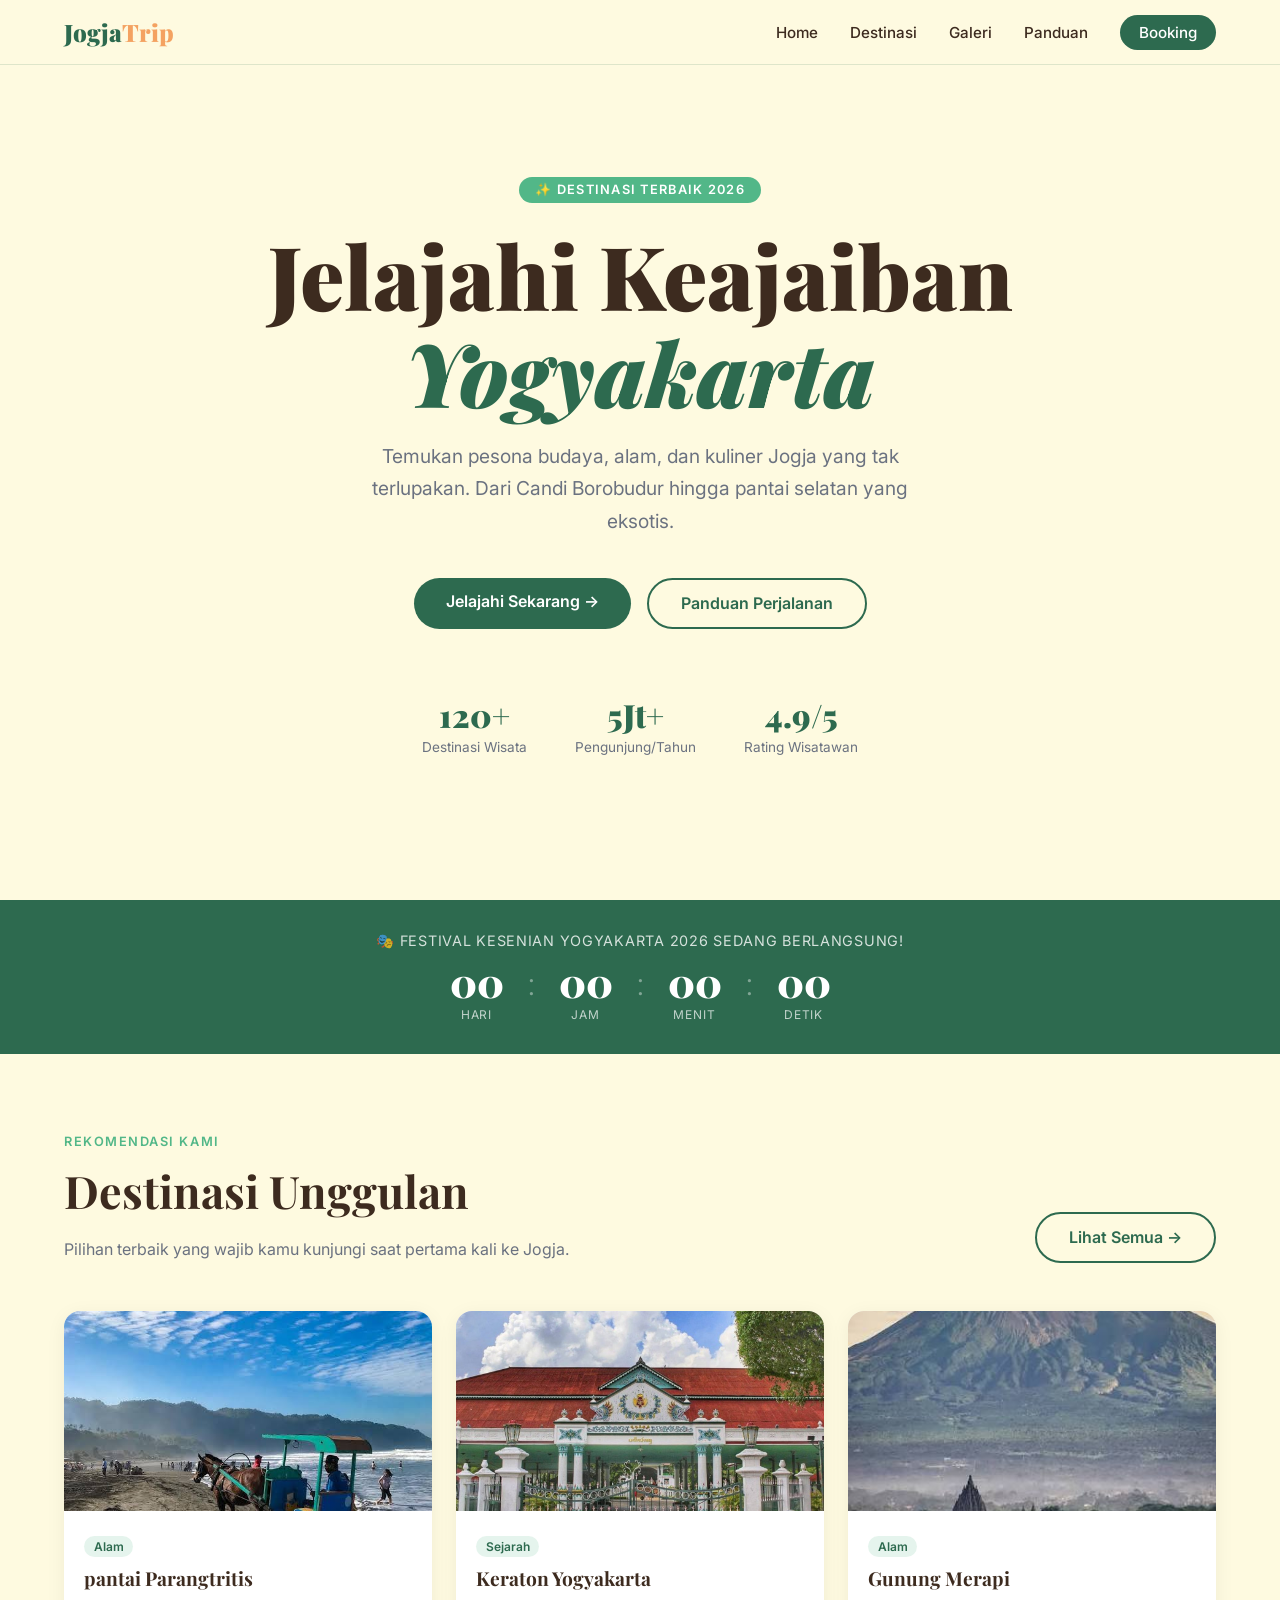
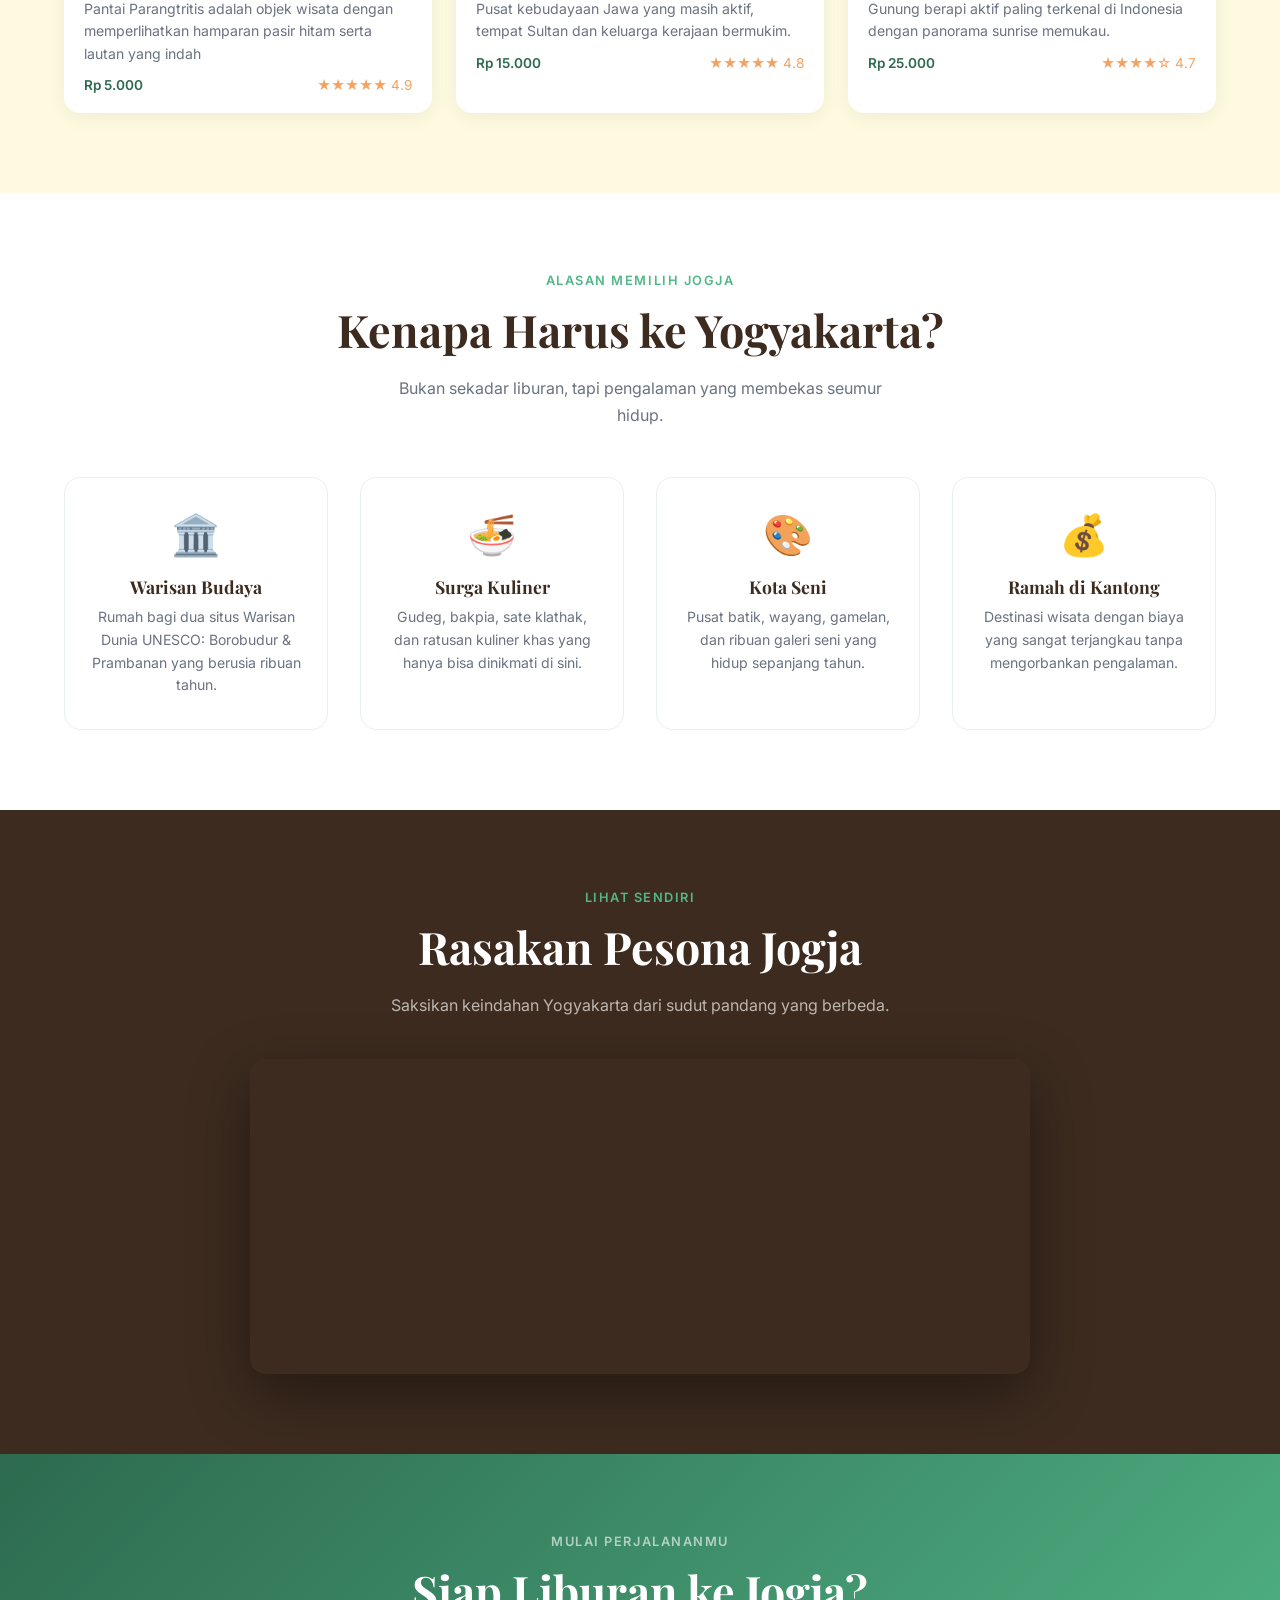
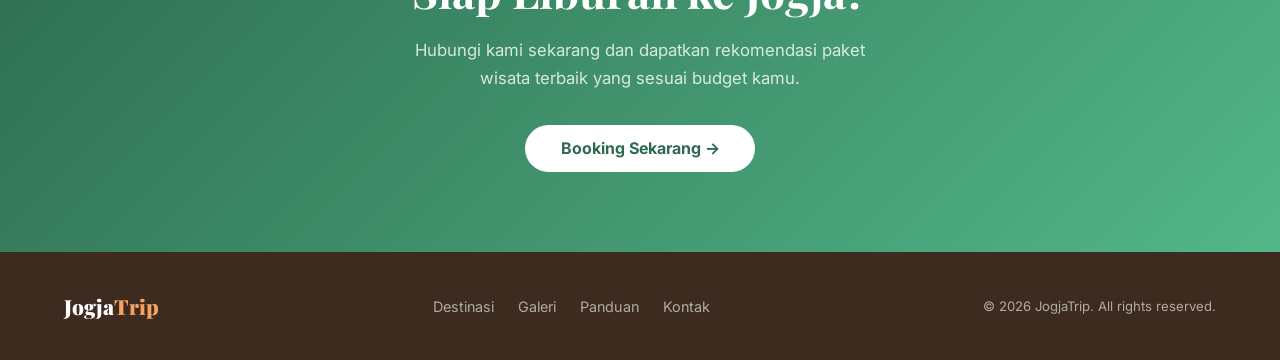
==== index.html @ 3ac0cb66 "First commit" ====
<!DOCTYPE html>
<html lang="id">
<head>
  <meta charset="UTF-8" />
  <meta name="viewport" content="width=device-width, initial-scale=1.0" />
  <title>JogjaTrip — Panduan Wisata Interaktif Yogyakarta</title>
  <link rel="stylesheet" href="style.css">
  <link href="https://fonts.googleapis.com/css2?family=Playfair+Display:wght@700;900&family=Inter:wght@400;500;600&display=swap" rel="stylesheet" />
</head>
<body>

<!-- NAVBAR -->
<nav id="navbar">
  <a href="index.html" class="logo">Jogja<span>Trip</span></a>
  <ul class="nav-links" id="navLinks">
    <li><a href="index.html">Home</a></li>
    <li><a href="destinasi.html">Destinasi</a></li>
    <li><a href="galeri.html">Galeri</a></li>
    <li><a href="panduan.html">Panduan</a></li>
    <li><a href="kontak.html" class="nav-cta">Booking</a></li>
  </ul>
  <button class="hamburger" id="hamburger" aria-label="Menu">
    <span></span><span></span><span></span>
  </button>
</nav>

<!-- HERO -->
<section class="hero">
  <div>
    <span class="hero-badge">✨ Destinasi Terbaik 2026</span>
    <h1>Jelajahi Keajaiban<br><em>Yogyakarta</em></h1>
    <p>Temukan pesona budaya, alam, dan kuliner Jogja yang tak terlupakan. Dari Candi Borobudur hingga pantai selatan yang eksotis.</p>
    <div class="hero-btns">
      <a href="destinasi.html" class="btn-primary">Jelajahi Sekarang →</a>
      <a href="panduan.html" class="btn-outline">Panduan Perjalanan</a>
    </div>
    <div class="hero-stats">
      <div class="stat">
        <div class="stat-num" id="counter-dest">0</div>
        <div class="stat-label">Destinasi Wisata</div>
      </div>
      <div class="stat">
        <div class="stat-num" id="counter-pengunjung">0</div>
        <div class="stat-label">Pengunjung/Tahun</div>
      </div>
      <div class="stat">
        <div class="stat-num" id="counter-rating">0</div>
        <div class="stat-label">Rating Wisatawan</div>
      </div>
    </div>
  </div>
</section>

<!-- COUNTDOWN — Festival Kesenian Yogyakarta -->
<div class="countdown-section">
  <p>🎭 Festival Kesenian Yogyakarta 2026 — Dimulai dalam</p>
  <div class="countdown">
    <div class="countdown-item">
      <div class="countdown-num" id="cd-hari">00</div>
      <div class="countdown-label">Hari</div>
    </div>
    <div class="countdown-sep">:</div>
    <div class="countdown-item">
      <div class="countdown-num" id="cd-jam">00</div>
      <div class="countdown-label">Jam</div>
    </div>
    <div class="countdown-sep">:</div>
    <div class="countdown-item">
      <div class="countdown-num" id="cd-menit">00</div>
      <div class="countdown-label">Menit</div>
    </div>
    <div class="countdown-sep">:</div>
    <div class="countdown-item">
      <div class="countdown-num" id="cd-detik">00</div>
      <div class="countdown-label">Detik</div>
    </div>
  </div>
</div>

<!-- DESTINASI UNGGULAN -->
<section>
  <div class="section-eyebrow">Rekomendasi Kami</div>
  <div style="display:flex; justify-content:space-between; align-items:flex-end; flex-wrap:wrap; gap:1rem;">
    <div>
      <h2 class="section-title">Destinasi Unggulan</h2>
      <p class="section-sub">Pilihan terbaik yang wajib kamu kunjungi saat pertama kali ke Jogja.</p>
    </div>
    <a href="destinasi.html" class="btn-outline" style="white-space:nowrap;">Lihat Semua →</a>
  </div>

  <div class="destinasi-grid">
    <a href="destinasi.html" class="dest-card">
      <img class="dest-img" src="pantai.jpg" alt="pantai Parangtritis" />
      <div class="dest-body">
        <span class="dest-tag">Alam</span>
        <div class="dest-name">pantai Parangtritis</div>
        <p class="dest-desc">Pantai Parangtritis adalah objek wisata dengan memperlihatkan hamparan pasir hitam serta lautan yang indah</p>
        <div class="dest-meta">
          <span class="dest-price">Rp 5.000</span>
          <span class="dest-rating">★★★★★ 4.9</span>
        </div>
      </div>
    </a>

    <a href="destinasi.html" class="dest-card">
      <img class="dest-img" src="kraton.jpeg" alt="Keraton Yogyakarta" />
      <div class="dest-body">
        <span class="dest-tag">Sejarah</span>
        <div class="dest-name">Keraton Yogyakarta</div>
        <p class="dest-desc">Pusat kebudayaan Jawa yang masih aktif, tempat Sultan dan keluarga kerajaan bermukim.</p>
        <div class="dest-meta">
          <span class="dest-price">Rp 15.000</span>
          <span class="dest-rating">★★★★★ 4.8</span>
        </div>
      </div>
    </a>

    <a href="destinasi.html" class="dest-card">
      <img class="dest-img" src="merapi.jpg" alt="Gunung Merapi" />
      <div class="dest-body">
        <span class="dest-tag">Alam</span>
        <div class="dest-name">Gunung Merapi</div>
        <p class="dest-desc">Gunung berapi aktif paling terkenal di Indonesia dengan panorama sunrise memukau.</p>
        <div class="dest-meta">
          <span class="dest-price">Rp 25.000</span>
          <span class="dest-rating">★★★★☆ 4.7</span>
        </div>
      </div>
    </a>
  </div>
</section>

<!-- KENAPA JOGJA -->
<section class="kenapa">
  <div style="text-align:center; margin-bottom:0;">
    <div class="section-eyebrow">Alasan Memilih Jogja</div>
    <h2 class="section-title">Kenapa Harus ke Yogyakarta?</h2>
    <p class="section-sub" style="margin:0 auto;">Bukan sekadar liburan, tapi pengalaman yang membekas seumur hidup.</p>
  </div>
  <div class="kenapa-grid">
    <div class="kenapa-card">
      <div class="kenapa-icon">🏛️</div>
      <h3>Warisan Budaya</h3>
      <p>Rumah bagi dua situs Warisan Dunia UNESCO: Borobudur & Prambanan yang berusia ribuan tahun.</p>
    </div>
    <div class="kenapa-card">
      <div class="kenapa-icon">🍜</div>
      <h3>Surga Kuliner</h3>
      <p>Gudeg, bakpia, sate klathak, dan ratusan kuliner khas yang hanya bisa dinikmati di sini.</p>
    </div>
    <div class="kenapa-card">
      <div class="kenapa-icon">🎨</div>
      <h3>Kota Seni</h3>
      <p>Pusat batik, wayang, gamelan, dan ribuan galeri seni yang hidup sepanjang tahun.</p>
    </div>
    <div class="kenapa-card">
      <div class="kenapa-icon">💰</div>
      <h3>Ramah di Kantong</h3>
      <p>Destinasi wisata dengan biaya yang sangat terjangkau tanpa mengorbankan pengalaman.</p>
    </div>
  </div>
</section>

<!-- VIDEO -->
<section class="video-section">
  <div class="section-eyebrow" style="color:var(--hijau-muda);">Lihat Sendiri</div>
  <h2 class="section-title">Rasakan Pesona Jogja</h2>
  <p class="section-sub">Saksikan keindahan Yogyakarta dari sudut pandang yang berbeda.</p>
  <div class="video-wrapper">
    <iframe width="560" height="315" src="https://www.youtube.com/embed/bka65YgaD0A?si=ohSXhn0OJbyAyZty" title="YouTube video player" frameborder="0" allow="accelerometer; autoplay; clipboard-write; encrypted-media; gyroscope; picture-in-picture; web-share" referrerpolicy="strict-origin-when-cross-origin" allowfullscreen></iframe>
  </div>
</section>

<!-- CTA -->
<section class="cta-section">
  <div class="section-eyebrow" style="color:rgba(255,255,255,0.6);">Mulai Perjalananmu</div>
  <h2 class="section-title">Siap Liburan ke Jogja?</h2>
  <p>Hubungi kami sekarang dan dapatkan rekomendasi paket wisata terbaik yang sesuai budget kamu.</p>
  <a href="kontak.html" class="btn-white">Booking Sekarang →</a>
</section>

<!-- FOOTER -->
<footer>
  <a href="index.html" class="footer-logo">Jogja<span>Trip</span></a>
  <ul class="footer-links">
    <li><a href="destinasi.html">Destinasi</a></li>
    <li><a href="galeri.html">Galeri</a></li>
    <li><a href="panduan.html">Panduan</a></li>
    <li><a href="kontak.html">Kontak</a></li>
  </ul>
  <div class="footer-copy">© 2026 JogjaTrip. All rights reserved.</div>
</footer>

<script>
  // ===== JS #1: NAVBAR SCROLL =====
  const navbar = document.getElementById('navbar');
  window.addEventListener('scroll', () => {
    navbar.classList.toggle('scrolled', window.scrollY > 50);
  });

  // ===== JS #2: HAMBURGER MENU =====
  document.getElementById('hamburger').addEventListener('click', () => {
    document.getElementById('navLinks').classList.toggle('open');
  });

  // ===== JS #3: COUNTDOWN TIMER — FKY 2026 (1 Agustus 2026) =====
  const targetDate = new Date('2026-08-01T09:00:00').getTime();

  function updateCountdown() {
    const now = new Date().getTime();
    const diff = targetDate - now;

    if (diff <= 0) {
      document.querySelector('.countdown-section p').textContent = '🎭 Festival Kesenian Yogyakarta 2026 sedang berlangsung!';
      return;
    }

    const hari   = Math.floor(diff / (1000 * 60 * 60 * 24));
    const jam    = Math.floor((diff % (1000 * 60 * 60 * 24)) / (1000 * 60 * 60));
    const menit  = Math.floor((diff % (1000 * 60 * 60)) / (1000 * 60));
    const detik  = Math.floor((diff % (1000 * 60)) / 1000);

    document.getElementById('cd-hari').textContent  = String(hari).padStart(2, '0');
    document.getElementById('cd-jam').textContent   = String(jam).padStart(2, '0');
    document.getElementById('cd-menit').textContent = String(menit).padStart(2, '0');
    document.getElementById('cd-detik').textContent = String(detik).padStart(2, '0');
  }

  updateCountdown();
  setInterval(updateCountdown, 1000);

  // ===== JS #4: ANIMASI COUNTER STATISTIK =====
  function animateCounter(id, target, suffix = '', duration = 2000) {
    const el = document.getElementById(id);
    let start = 0;
    const step = target / (duration / 16);

    const timer = setInterval(() => {
      start += step;
      if (start >= target) {
        el.textContent = target + suffix;
        clearInterval(timer);
      } else {
        el.textContent = Math.floor(start) + suffix;
      }
    }, 16);
  }

  // Jalankan counter saat hero terlihat
  const heroObserver = new IntersectionObserver((entries) => {
    if (entries[0].isIntersecting) {
      animateCounter('counter-dest', 120, '+');
      animateCounter('counter-pengunjung', 5, 'Jt+');
      animateCounter('counter-rating', 4.9, '/5', 1500);
      heroObserver.disconnect();
    }
  });
  heroObserver.observe(document.querySelector('.hero-stats'));
</script>

</body>
</html>
---- style.css ----
*, *::before, *::after { box-sizing: border-box; margin: 0; padding: 0; }

    :root {
      --hijau: #2D6A4F;
      --hijau-muda: #52B788;
      --kuning: #F4A261;
      --krem: #FEFAE0;
      --coklat: #3D2B1F;
      --abu: #6B7280;
      --putih: #FFFFFF;
    }

    html { scroll-behavior: smooth; }

    body {
      font-family: 'Inter', sans-serif;
      background: var(--krem);
      color: var(--coklat);
    }

    /* ===== NAVBAR ===== */
    nav {
      position: fixed;
      top: 0; left: 0; right: 0;
      z-index: 100;
      display: flex;
      align-items: center;
      justify-content: space-between;
      padding: 1rem 5%;
      background: rgba(254,250,224,0.92);
      backdrop-filter: blur(10px);
      border-bottom: 1px solid rgba(45,106,79,0.15);
      transition: box-shadow 0.3s;
    }
    nav.scrolled { box-shadow: 0 2px 20px rgba(0,0,0,0.08); }

    .logo {
      font-family: 'Playfair Display', serif;
      font-size: 1.5rem;
      font-weight: 900;
      color: var(--hijau);
      text-decoration: none;
    }
    .logo span { color: var(--kuning); }

    .nav-links {
      display: flex;
      gap: 2rem;
      list-style: none;
    }
    .nav-links a {
      text-decoration: none;
      color: var(--coklat);
      font-weight: 500;
      font-size: 0.95rem;
      transition: color 0.2s;
    }
    .nav-links a:hover { color: var(--hijau); }

    .nav-cta {
      background: var(--hijau);
      color: var(--putih) !important;
      padding: 0.5rem 1.2rem;
      border-radius: 50px;
    }
    .nav-cta:hover { background: var(--hijau-muda); color: var(--putih) !important; }

    .hamburger {
      display: none;
      flex-direction: column;
      gap: 5px;
      cursor: pointer;
      background: none;
      border: none;
    }
    .hamburger span {
      width: 24px; height: 2px;
      background: var(--coklat);
      border-radius: 2px;
      transition: 0.3s;
    }

    /* ===== HERO ===== */
    .hero {
      min-height: 100vh;
      display: flex;
      align-items: center;
      justify-content: center;
      text-align: center;
      padding: 6rem 5% 4rem;
      background:
        linear-gradient(to bottom, rgba(254,250,224,0.6) 0%, rgba(254,250,224,0.95) 100%),
        url('https://images.unsplash.com/photo-1588668214407-6ea9a6d8c272?w=1600&q=80') center/cover no-repeat;
      position: relative;
    }

    .hero-badge {
      display: inline-block;
      background: var(--hijau-muda);
      color: var(--putih);
      font-size: 0.8rem;
      font-weight: 600;
      letter-spacing: 0.1em;
      text-transform: uppercase;
      padding: 0.35rem 1rem;
      border-radius: 50px;
      margin-bottom: 1.5rem;
    }

    .hero h1 {
      font-family: 'Playfair Display', serif;
      font-size: clamp(2.8rem, 7vw, 5.5rem);
      font-weight: 900;
      line-height: 1.1;
      color: var(--coklat);
      margin-bottom: 1.2rem;
    }
    .hero h1 em {
      font-style: italic;
      color: var(--hijau);
    }

    .hero p {
      font-size: clamp(1rem, 2vw, 1.2rem);
      color: var(--abu);
      max-width: 560px;
      margin: 0 auto 2.5rem;
      line-height: 1.7;
    }

    .hero-btns {
      display: flex;
      gap: 1rem;
      justify-content: center;
      flex-wrap: wrap;
    }

    .btn-primary {
      background: var(--hijau);
      color: var(--putih);
      padding: 0.85rem 2rem;
      border-radius: 50px;
      text-decoration: none;
      font-weight: 600;
      font-size: 1rem;
      transition: background 0.2s, transform 0.2s;
    }
    .btn-primary:hover { background: var(--hijau-muda); transform: translateY(-2px); }

    .btn-outline {
      border: 2px solid var(--hijau);
      color: var(--hijau);
      padding: 0.85rem 2rem;
      border-radius: 50px;
      text-decoration: none;
      font-weight: 600;
      font-size: 1rem;
      transition: 0.2s;
    }
    .btn-outline:hover { background: var(--hijau); color: var(--putih); }

    .hero-stats {
      display: flex;
      gap: 3rem;
      justify-content: center;
      margin-top: 4rem;
      flex-wrap: wrap;
    }
    .stat { text-align: center; }
    .stat-num {
      font-family: 'Playfair Display', serif;
      font-size: 2rem;
      font-weight: 900;
      color: var(--hijau);
    }
    .stat-label {
      font-size: 0.85rem;
      color: var(--abu);
      margin-top: 0.2rem;
    }

    /* ===== COUNTDOWN ===== */
    .countdown-section {
      background: var(--hijau);
      color: var(--putih);
      padding: 2rem 5%;
      text-align: center;
    }
    .countdown-section p {
      font-size: 0.9rem;
      opacity: 0.8;
      margin-bottom: 0.75rem;
      letter-spacing: 0.05em;
      text-transform: uppercase;
    }
    .countdown {
      display: flex;
      gap: 1.5rem;
      justify-content: center;
      flex-wrap: wrap;
    }
    .countdown-item {
      display: flex;
      flex-direction: column;
      align-items: center;
    }
    .countdown-num {
      font-family: 'Playfair Display', serif;
      font-size: 2.5rem;
      font-weight: 900;
      line-height: 1;
    }
    .countdown-label {
      font-size: 0.75rem;
      opacity: 0.7;
      text-transform: uppercase;
      letter-spacing: 0.08em;
      margin-top: 0.3rem;
    }
    .countdown-sep {
      font-size: 2rem;
      font-weight: 300;
      opacity: 0.4;
      line-height: 1;
      padding-top: 0.4rem;
    }

    /* ===== SECTIONS ===== */
    section { padding: 5rem 5%; }

    .section-eyebrow {
      font-size: 0.8rem;
      font-weight: 600;
      letter-spacing: 0.12em;
      text-transform: uppercase;
      color: var(--hijau-muda);
      margin-bottom: 0.75rem;
    }
    .section-title {
      font-family: 'Playfair Display', serif;
      font-size: clamp(1.8rem, 4vw, 2.8rem);
      font-weight: 700;
      color: var(--coklat);
      margin-bottom: 1rem;
    }
    .section-sub {
      color: var(--abu);
      font-size: 1rem;
      line-height: 1.7;
      max-width: 520px;
    }

    /* ===== DESTINASI ===== */
    .destinasi-grid {
      display: grid;
      grid-template-columns: repeat(auto-fit, minmax(280px, 1fr));
      gap: 1.5rem;
      margin-top: 3rem;
    }

    .dest-card {
      border-radius: 16px;
      overflow: hidden;
      background: var(--putih);
      box-shadow: 0 4px 20px rgba(0,0,0,0.06);
      transition: transform 0.3s, box-shadow 0.3s;
      text-decoration: none;
      color: inherit;
      display: block;
    }
    .dest-card:hover { transform: translateY(-6px); box-shadow: 0 12px 40px rgba(0,0,0,0.12); }

    .dest-img {
      width: 100%;
      height: 200px;
      object-fit: cover;
    }

    .dest-body { padding: 1.25rem; }

    .dest-tag {
      display: inline-block;
      background: rgba(82,183,136,0.15);
      color: var(--hijau);
      font-size: 0.75rem;
      font-weight: 600;
      padding: 0.2rem 0.6rem;
      border-radius: 50px;
      margin-bottom: 0.5rem;
    }

    .dest-name {
      font-family: 'Playfair Display', serif;
      font-size: 1.2rem;
      font-weight: 700;
      margin-bottom: 0.4rem;
    }

    .dest-desc {
      font-size: 0.88rem;
      color: var(--abu);
      line-height: 1.6;
      margin-bottom: 0.75rem;
    }

    .dest-meta {
      display: flex;
      justify-content: space-between;
      align-items: center;
      font-size: 0.85rem;
    }
    .dest-price { font-weight: 600; color: var(--hijau); }
    .dest-rating { color: var(--kuning); }

    /* ===== KENAPA JOGJA ===== */
    .kenapa { background: var(--putih); }

    .kenapa-grid {
      display: grid;
      grid-template-columns: repeat(auto-fit, minmax(220px, 1fr));
      gap: 2rem;
      margin-top: 3rem;
    }

    .kenapa-card {
      text-align: center;
      padding: 2rem 1.5rem;
      border-radius: 16px;
      border: 1px solid rgba(45,106,79,0.1);
      transition: border-color 0.3s, background 0.3s;
    }
    .kenapa-card:hover {
      border-color: var(--hijau-muda);
      background: rgba(82,183,136,0.04);
    }

    .kenapa-icon {
      font-size: 2.5rem;
      margin-bottom: 1rem;
    }
    .kenapa-card h3 {
      font-family: 'Playfair Display', serif;
      font-size: 1.1rem;
      font-weight: 700;
      margin-bottom: 0.5rem;
    }
    .kenapa-card p {
      font-size: 0.88rem;
      color: var(--abu);
      line-height: 1.6;
    }

    /* ===== VIDEO ===== */
    .video-section { background: var(--coklat); color: var(--putih); text-align: center; }
    .video-section .section-title { color: var(--putih); }
    .video-section .section-sub { color: rgba(255,255,255,0.65); margin: 0 auto 2.5rem; }
    .video-wrapper {
      max-width: 780px;
      margin: 0 auto;
      border-radius: 16px;
      overflow: hidden;
      box-shadow: 0 20px 60px rgba(0,0,0,0.4);
    }
    .video-wrapper iframe {
      width: 100%;
      aspect-ratio: 16/9;
      border: none;
      display: block;
    }

    /* ===== CTA ===== */
    .cta-section {
      text-align: center;
      background: linear-gradient(135deg, var(--hijau) 0%, var(--hijau-muda) 100%);
      color: var(--putih);
      padding: 5rem 5%;
    }
    .cta-section .section-title { color: var(--putih); }
    .cta-section p {
      color: rgba(255,255,255,0.8);
      font-size: 1.05rem;
      max-width: 480px;
      margin: 0 auto 2rem;
      line-height: 1.7;
    }
    .btn-white {
      background: var(--putih);
      color: var(--hijau);
      padding: 0.85rem 2.2rem;
      border-radius: 50px;
      text-decoration: none;
      font-weight: 700;
      font-size: 1rem;
      transition: 0.2s;
      display: inline-block;
    }
    .btn-white:hover { background: var(--krem); transform: translateY(-2px); }

    /* ===== FOOTER ===== */
    footer {
      background: var(--coklat);
      color: rgba(255,255,255,0.6);
      padding: 2.5rem 5%;
      display: flex;
      justify-content: space-between;
      align-items: center;
      flex-wrap: wrap;
      gap: 1rem;
    }
    .footer-logo {
      font-family: 'Playfair Display', serif;
      font-size: 1.3rem;
      font-weight: 900;
      color: var(--putih);
      text-decoration: none;
    }
    .footer-logo span { color: var(--kuning); }
    .footer-links {
      display: flex;
      gap: 1.5rem;
      list-style: none;
    }
    .footer-links a {
      color: rgba(255,255,255,0.6);
      text-decoration: none;
      font-size: 0.9rem;
      transition: color 0.2s;
    }
    .footer-links a:hover { color: var(--putih); }
    .footer-copy { font-size: 0.82rem; }

    /* ===== MOBILE ===== */
    @media (max-width: 768px) {
      .nav-links {
        display: none;
        flex-direction: column;
        position: absolute;
        top: 100%;
        left: 0; right: 0;
        background: var(--krem);
        padding: 1.5rem 5%;
        border-top: 1px solid rgba(45,106,79,0.1);
        gap: 1rem;
      }
      .nav-links.open { display: flex; }
      .hamburger { display: flex; }

      .hero-stats { gap: 1.5rem; }
      .countdown { gap: 0.75rem; }
      .countdown-sep { display: none; }

      footer {
        flex-direction: column;
        text-align: center;
      }
    }
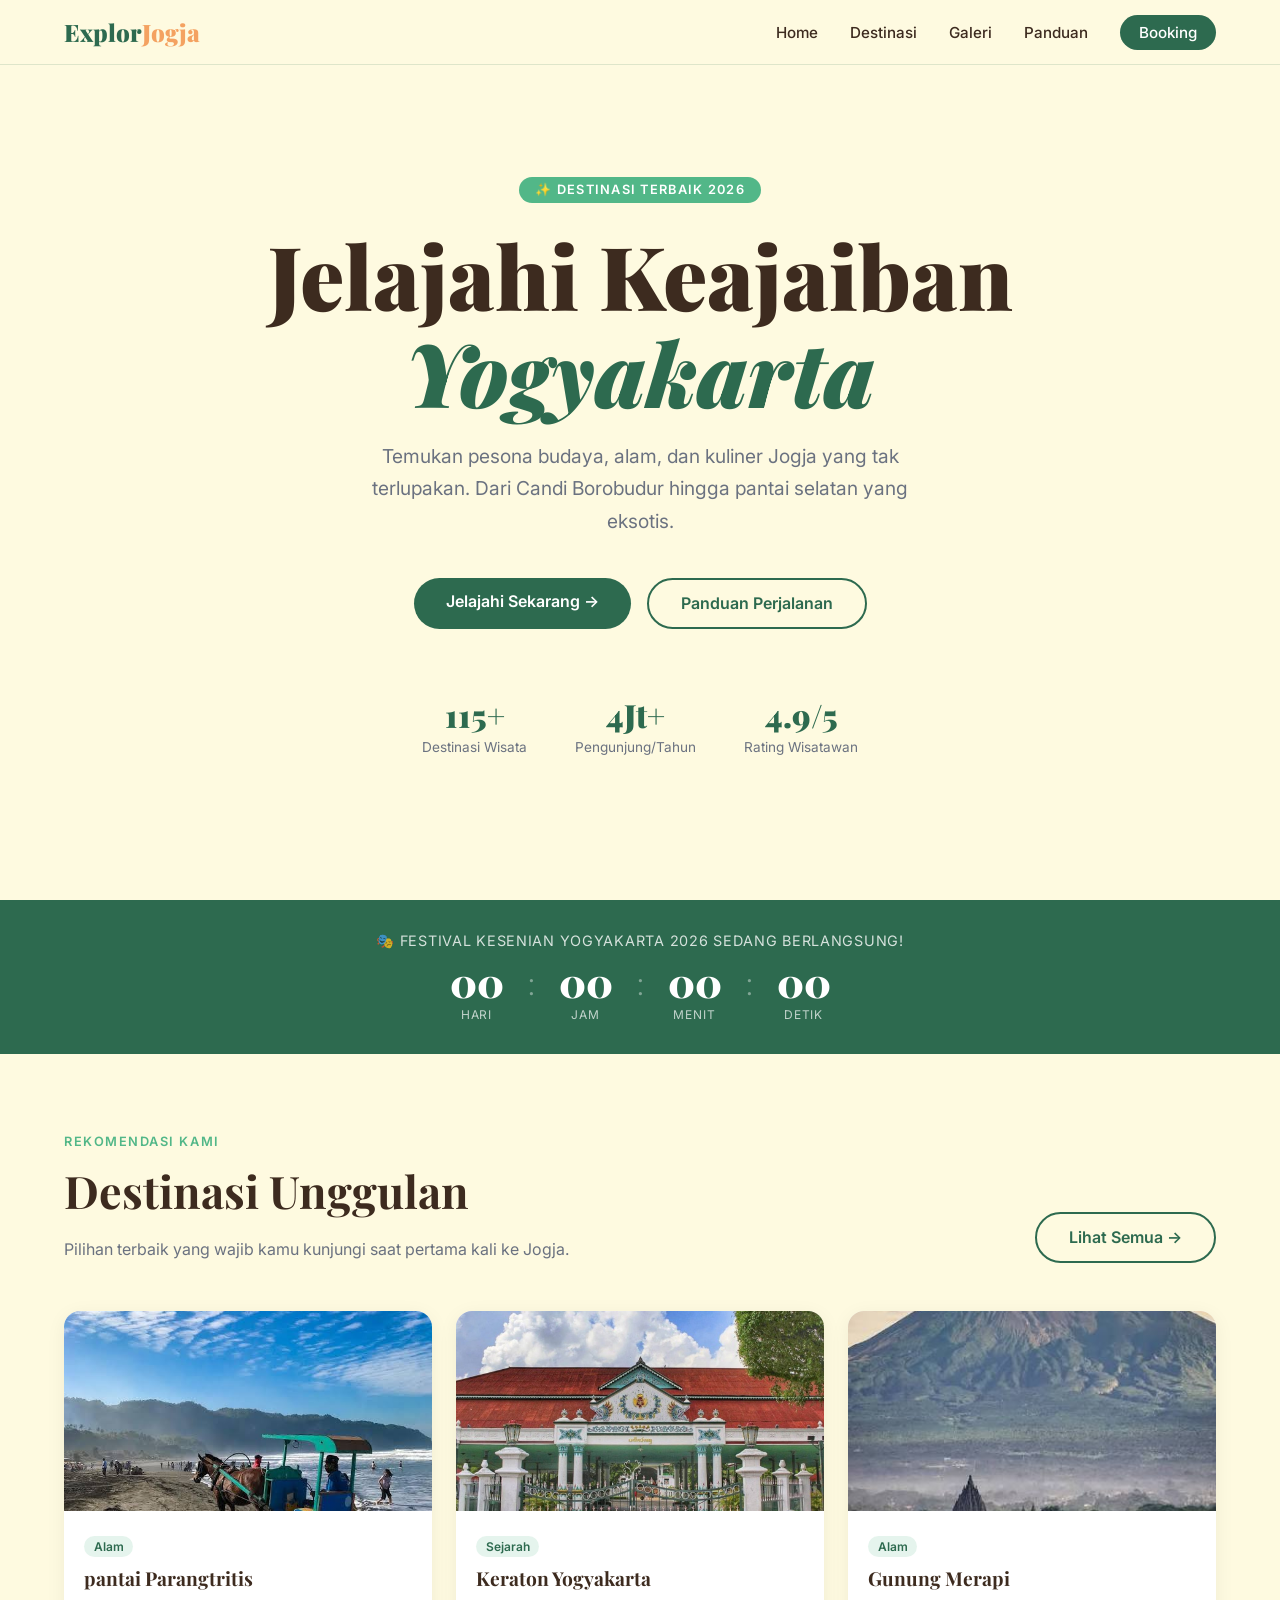
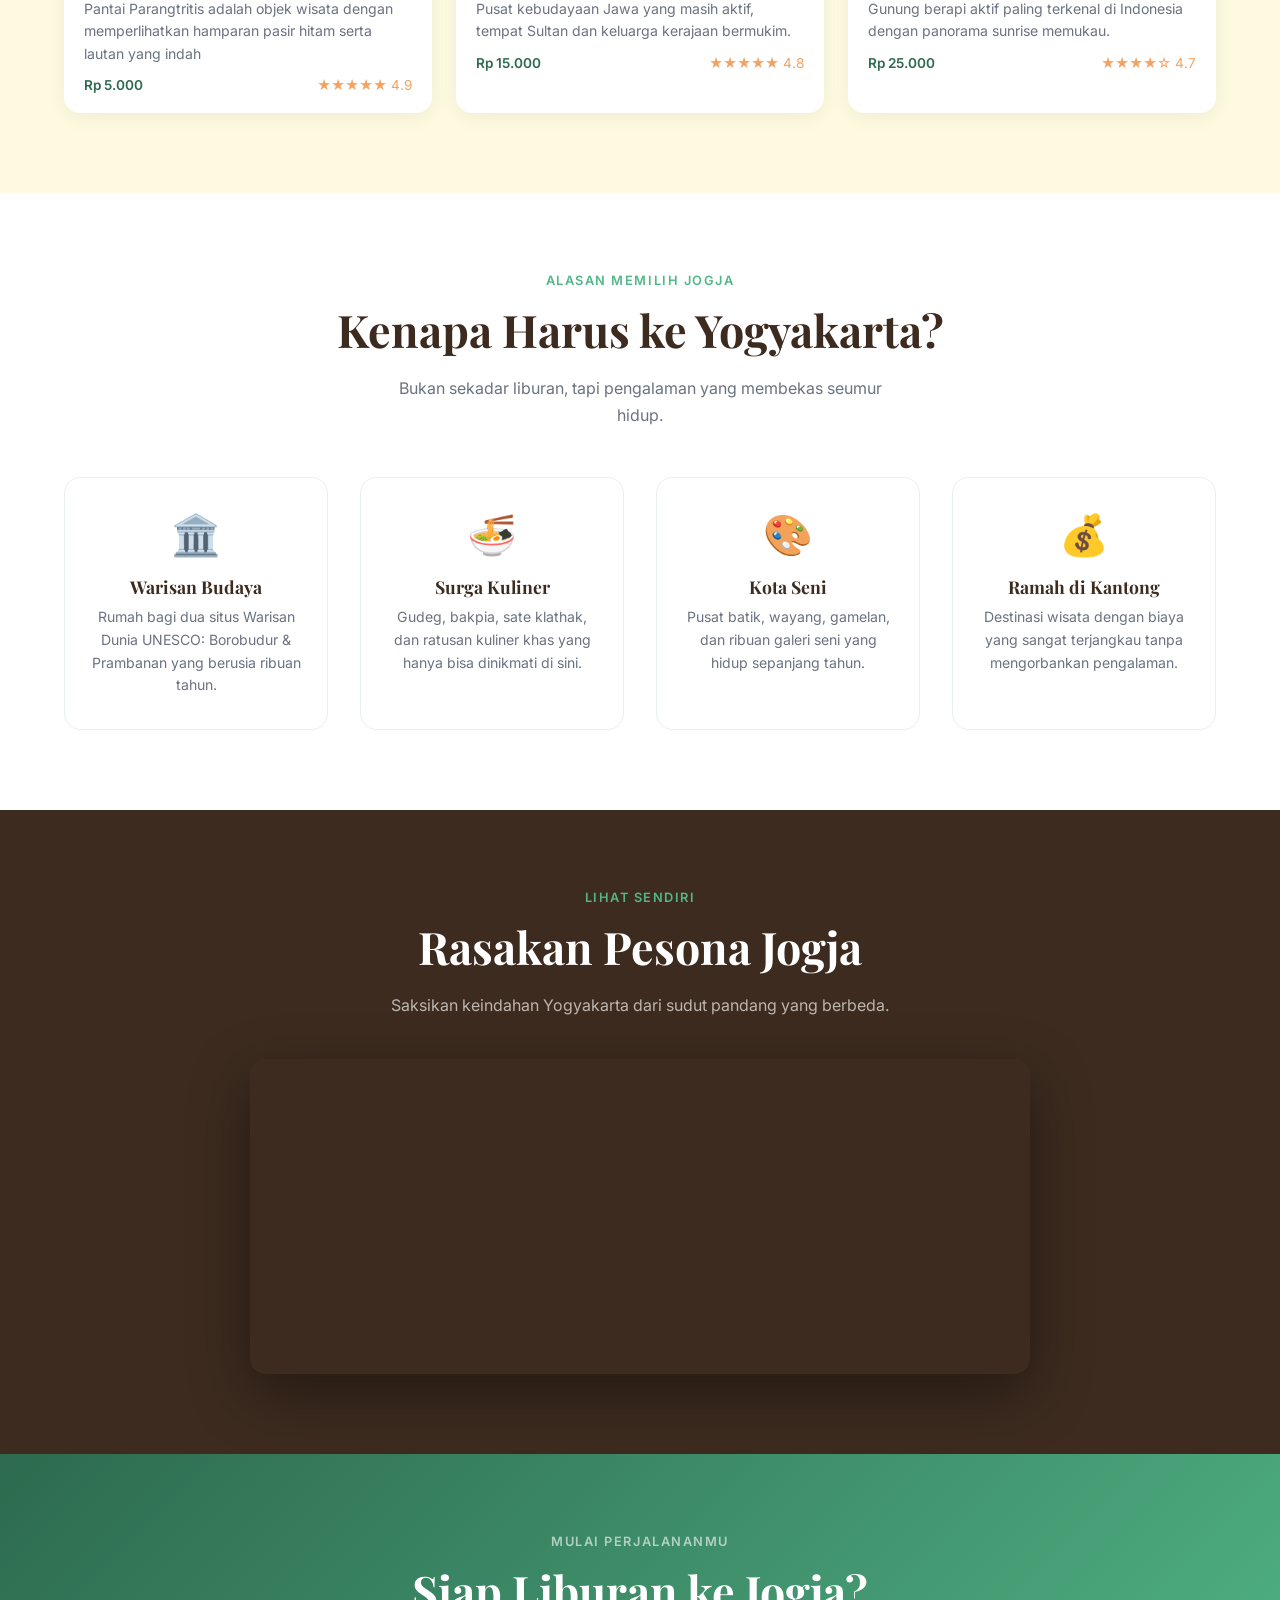
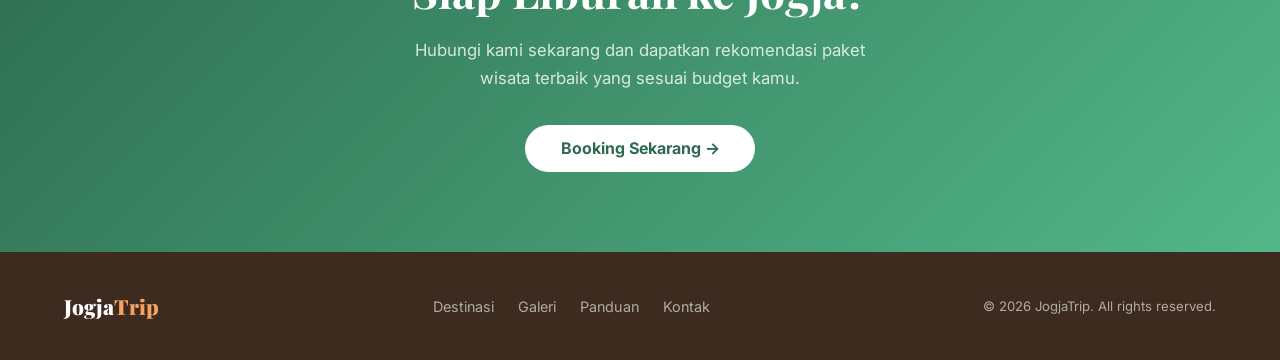
==== commit e1c6cd68: "Pindahkan website ke root" ====
--- a/index.html
+++ b/index.html
@@ -3,7 +3,7 @@
 <head>
   <meta charset="UTF-8" />
   <meta name="viewport" content="width=device-width, initial-scale=1.0" />
-  <title>JogjaTrip — Panduan Wisata Interaktif Yogyakarta</title>
+  <title>Explor-Jogja — Panduan Wisata Interaktif Yogyakarta</title>
   <link rel="stylesheet" href="style.css">
   <link href="https://fonts.googleapis.com/css2?family=Playfair+Display:wght@700;900&family=Inter:wght@400;500;600&display=swap" rel="stylesheet" />
 </head>
@@ -11,7 +11,7 @@
 
 <!-- NAVBAR -->
 <nav id="navbar">
-  <a href="index.html" class="logo">Jogja<span>Trip</span></a>
+  <a href="index.html" class="logo">Explor<span>Jogja</span></a>
   <ul class="nav-links" id="navLinks">
     <li><a href="index.html">Home</a></li>
     <li><a href="destinasi.html">Destinasi</a></li>
@@ -77,7 +77,7 @@
   </div>
 </div>
 
-<!-- DESTINASI UNGGULAN -->
+
 <section>
   <div class="section-eyebrow">Rekomendasi Kami</div>
   <div style="display:flex; justify-content:space-between; align-items:flex-end; flex-wrap:wrap; gap:1rem;">
@@ -130,7 +130,7 @@
   </div>
 </section>
 
-<!-- KENAPA JOGJA -->
+
 <section class="kenapa">
   <div style="text-align:center; margin-bottom:0;">
     <div class="section-eyebrow">Alasan Memilih Jogja</div>
@@ -161,7 +161,7 @@
   </div>
 </section>
 
-<!-- VIDEO -->
+
 <section class="video-section">
   <div class="section-eyebrow" style="color:var(--hijau-muda);">Lihat Sendiri</div>
   <h2 class="section-title">Rasakan Pesona Jogja</h2>
@@ -171,7 +171,6 @@
   </div>
 </section>
 
-<!-- CTA -->
 <section class="cta-section">
   <div class="section-eyebrow" style="color:rgba(255,255,255,0.6);">Mulai Perjalananmu</div>
   <h2 class="section-title">Siap Liburan ke Jogja?</h2>
@@ -179,7 +178,7 @@
   <a href="kontak.html" class="btn-white">Booking Sekarang →</a>
 </section>
 
-<!-- FOOTER -->
+
 <footer>
   <a href="index.html" class="footer-logo">Jogja<span>Trip</span></a>
   <ul class="footer-links">
@@ -192,18 +191,18 @@
 </footer>
 
 <script>
-  // ===== JS #1: NAVBAR SCROLL =====
+
   const navbar = document.getElementById('navbar');
   window.addEventListener('scroll', () => {
     navbar.classList.toggle('scrolled', window.scrollY > 50);
   });
 
-  // ===== JS #2: HAMBURGER MENU =====
+ 
   document.getElementById('hamburger').addEventListener('click', () => {
     document.getElementById('navLinks').classList.toggle('open');
   });
 
-  // ===== JS #3: COUNTDOWN TIMER — FKY 2026 (1 Agustus 2026) =====
+ 
   const targetDate = new Date('2026-08-01T09:00:00').getTime();
 
   function updateCountdown() {
@@ -229,7 +228,7 @@
   updateCountdown();
   setInterval(updateCountdown, 1000);
 
-  // ===== JS #4: ANIMASI COUNTER STATISTIK =====
+ 
   function animateCounter(id, target, suffix = '', duration = 2000) {
     const el = document.getElementById(id);
     let start = 0;
@@ -246,7 +245,7 @@
     }, 16);
   }
 
-  // Jalankan counter saat hero terlihat
+
   const heroObserver = new IntersectionObserver((entries) => {
     if (entries[0].isIntersecting) {
       animateCounter('counter-dest', 120, '+');
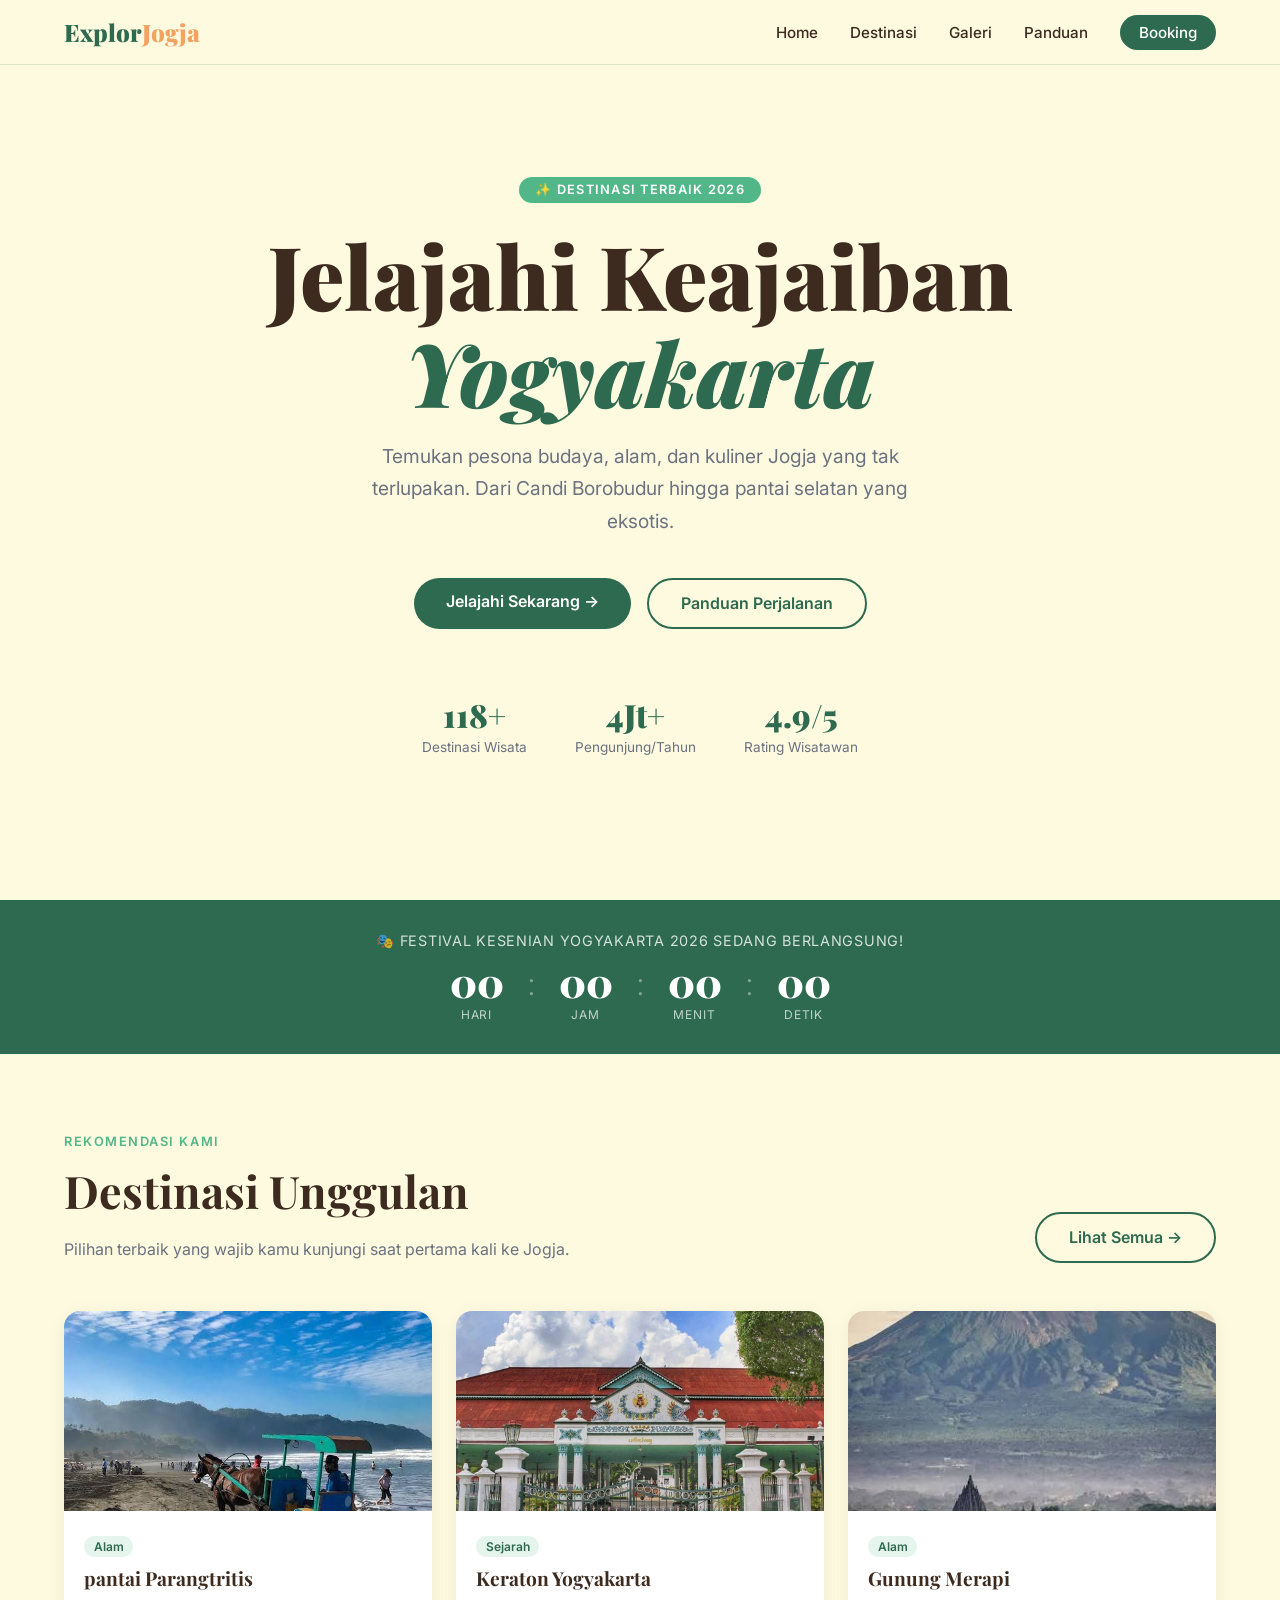
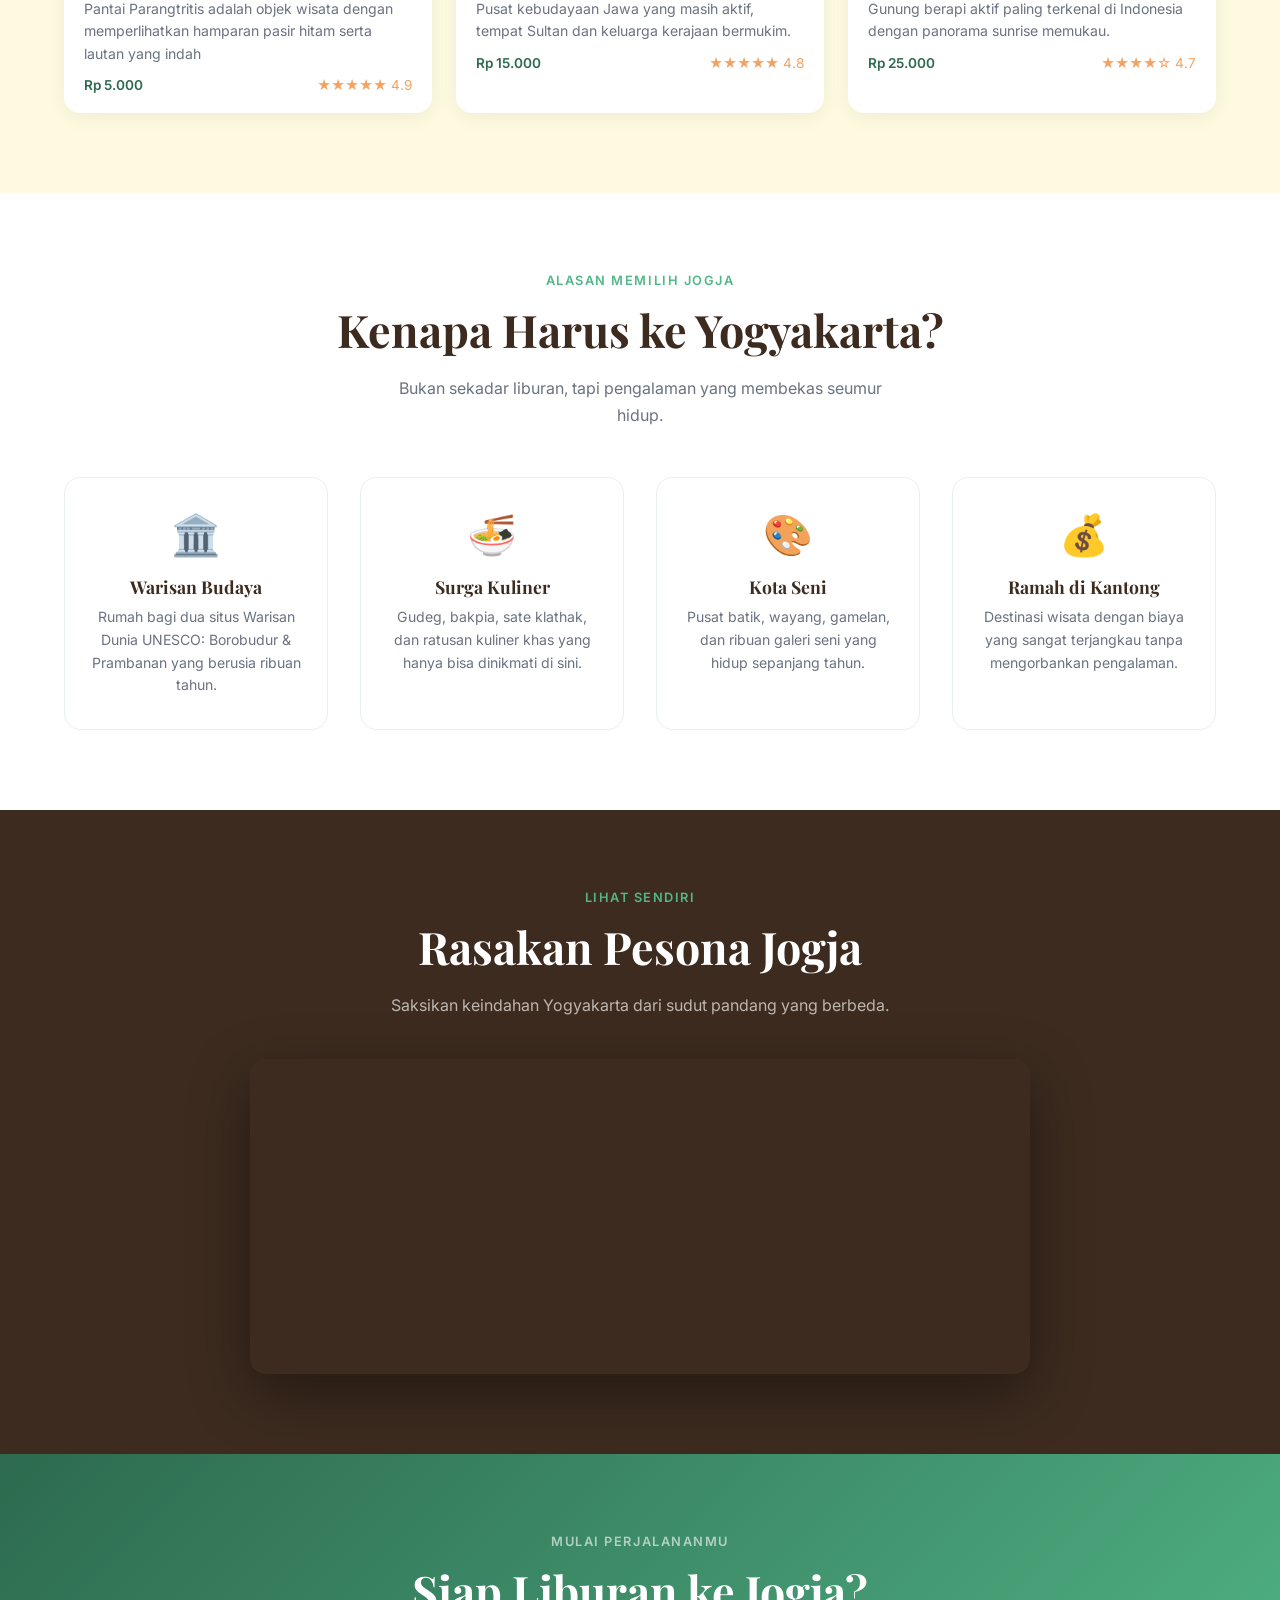
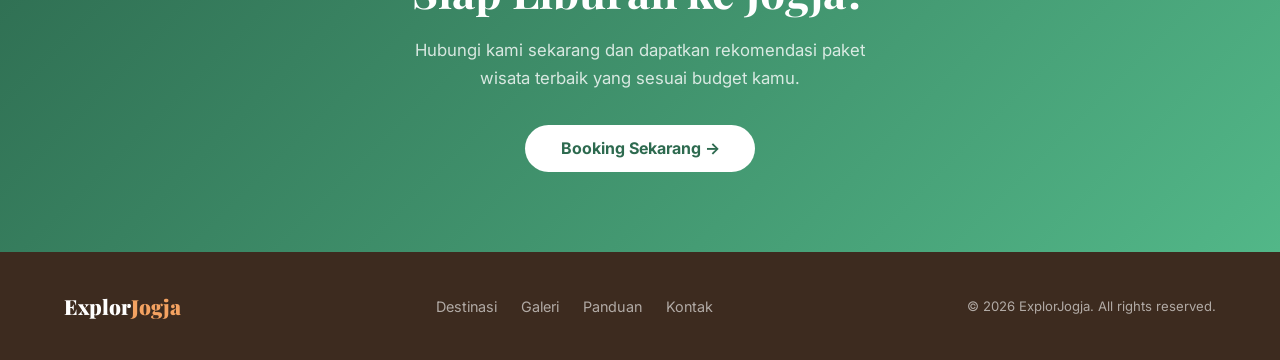
==== commit 81f46a71: "Perbaiki typo" ====
--- a/index.html
+++ b/index.html
@@ -180,14 +180,14 @@
 
 
 <footer>
-  <a href="index.html" class="footer-logo">Jogja<span>Trip</span></a>
+  <a href="index.html" class="footer-logo">Explor<span>Jogja</span></a>
   <ul class="footer-links">
     <li><a href="destinasi.html">Destinasi</a></li>
     <li><a href="galeri.html">Galeri</a></li>
     <li><a href="panduan.html">Panduan</a></li>
     <li><a href="kontak.html">Kontak</a></li>
   </ul>
-  <div class="footer-copy">© 2026 JogjaTrip. All rights reserved.</div>
+  <div class="footer-copy">© 2026 ExplorJogja. All rights reserved.</div>
 </footer>
 
 <script>
